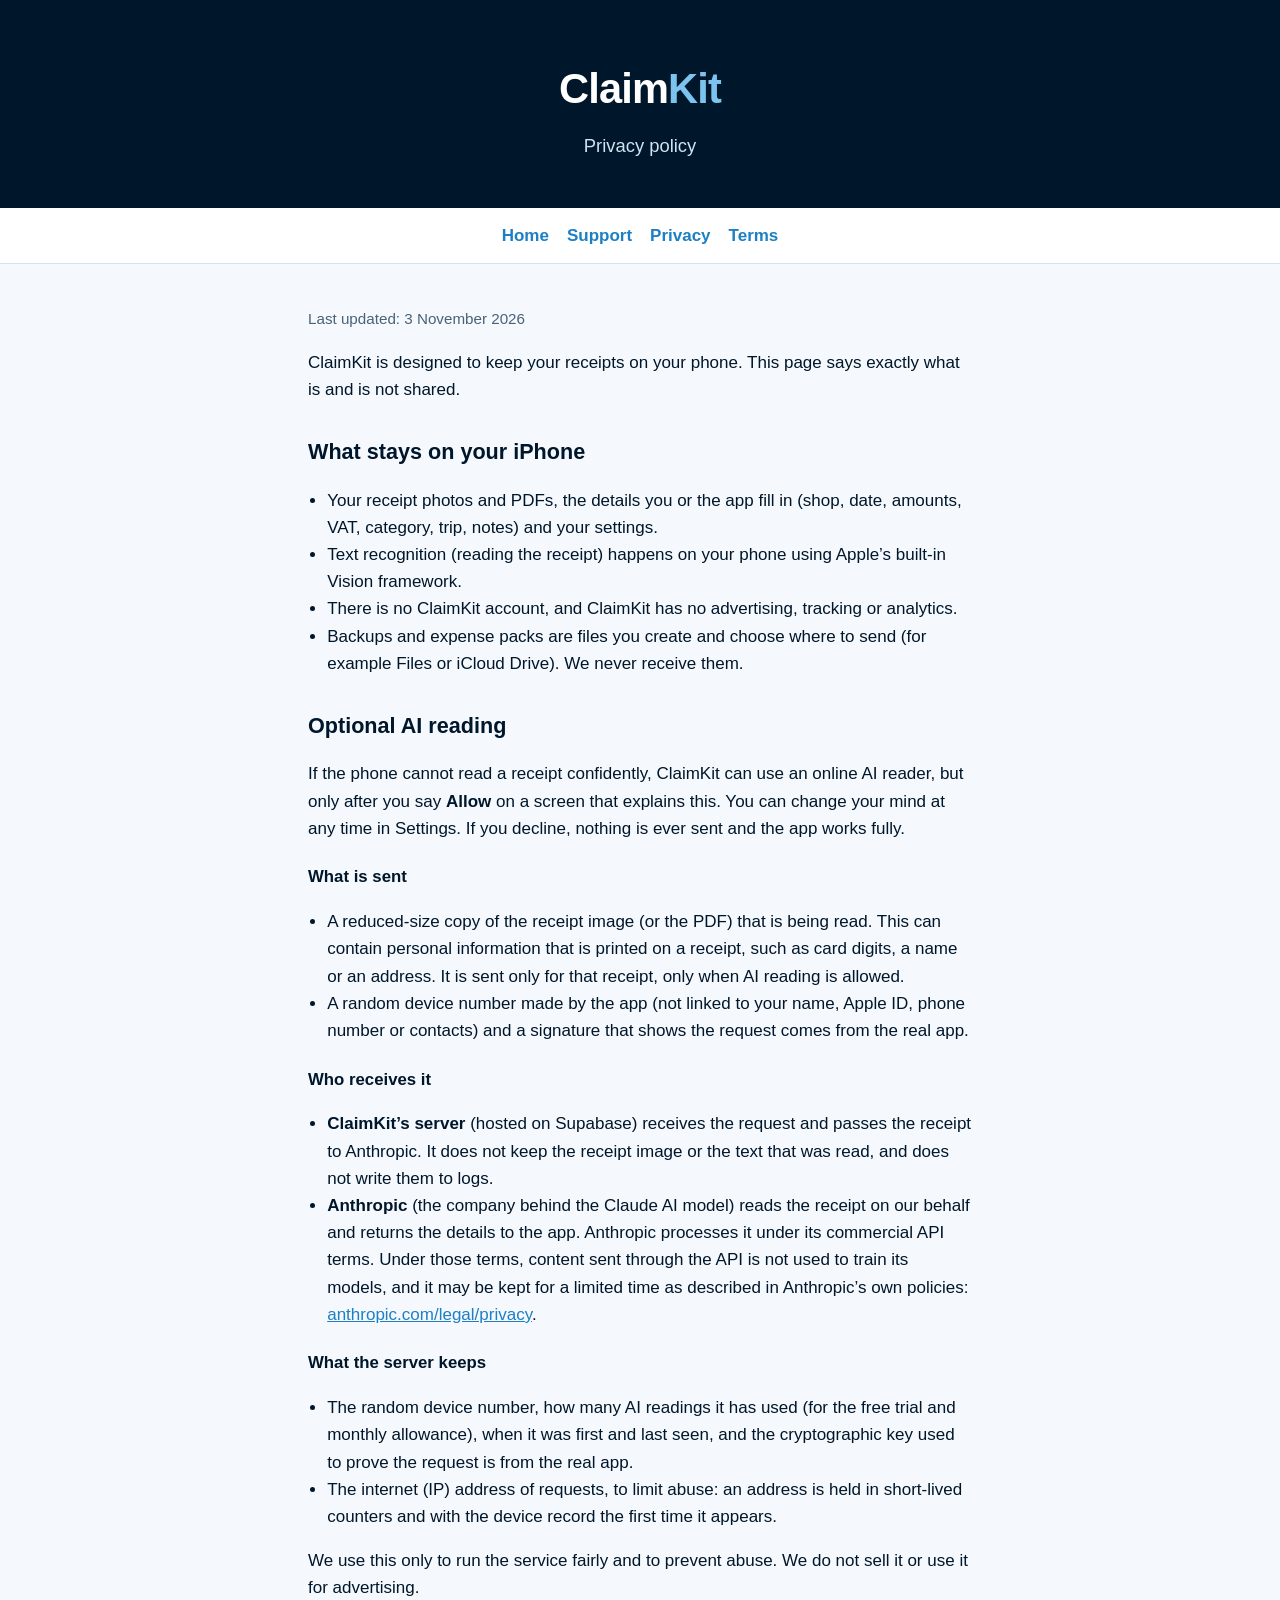
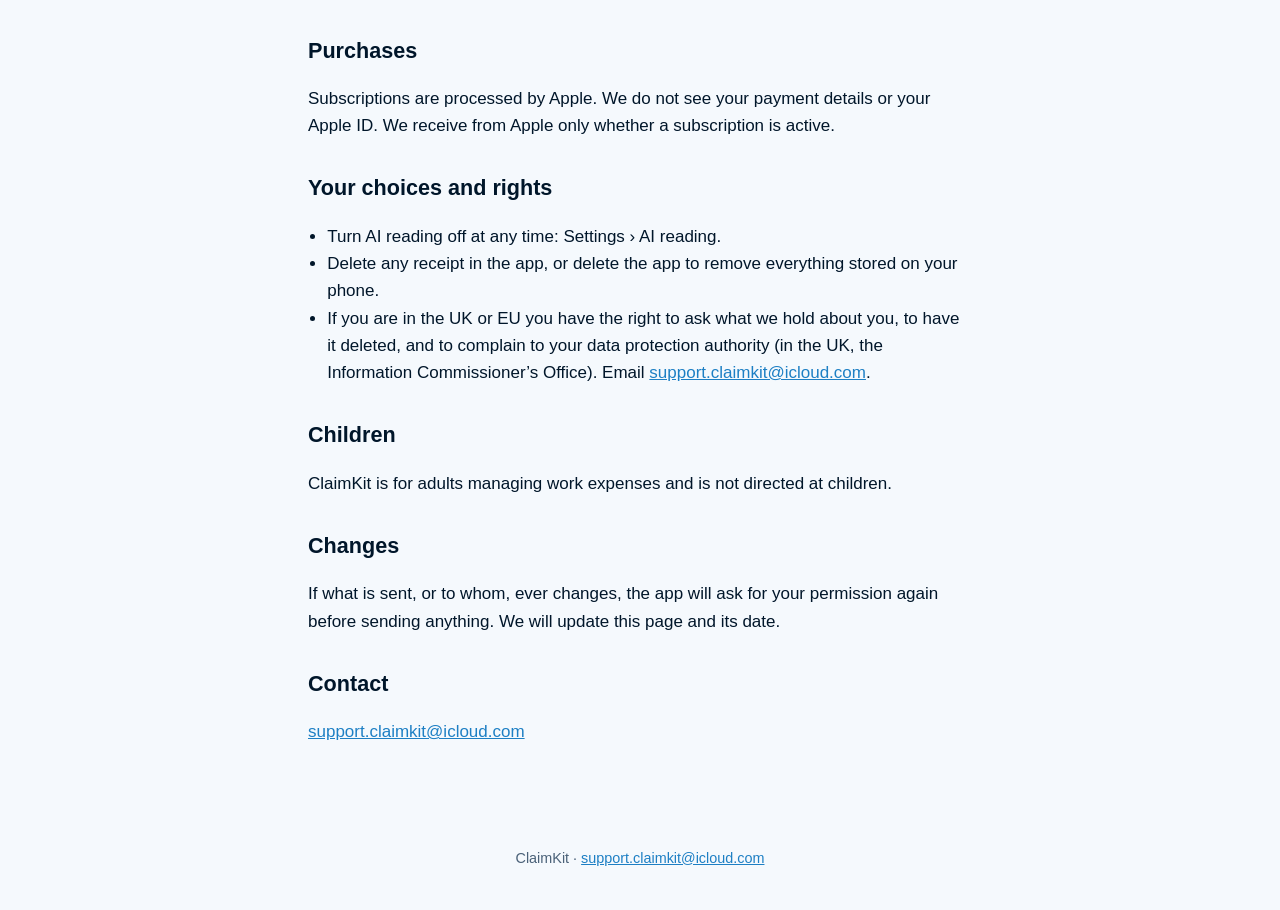
==== privacy.html @ 9be6d762 "ClaimKit website: home, support, privacy, terms Co-Authored-By: Claude Sonnet 5.5 <noreply@anthropic" ====
<!doctype html>
<html lang="en-GB">
<head>
<meta charset="utf-8">
<meta name="viewport" content="width=device-width, initial-scale=1">
<title>ClaimKit privacy policy</title>
<meta name="description" content="How ClaimKit handles your data.">
<link rel="stylesheet" href="style.css">
</head>
<body>
<header class="hero"><h1>Claim<span>Kit</span></h1><p>Privacy policy</p></header>
<nav><a href="index.html">Home</a><a href="support.html">Support</a><a href="privacy.html">Privacy</a><a href="terms.html">Terms</a></nav>
<main>

<p class="muted">Last updated: 3 November 2026</p>
<p>ClaimKit is designed to keep your receipts on your phone. This page says exactly what is and is not shared.</p>
<h2>What stays on your iPhone</h2>
<ul>
<li>Your receipt photos and PDFs, the details you or the app fill in (shop, date, amounts, VAT, category, trip, notes) and your settings.</li>
<li>Text recognition (reading the receipt) happens on your phone using Apple&rsquo;s built-in Vision framework.</li>
<li>There is no ClaimKit account, and ClaimKit has no advertising, tracking or analytics.</li>
<li>Backups and expense packs are files you create and choose where to send (for example Files or iCloud Drive). We never receive them.</li>
</ul>
<h2>Optional AI reading</h2>
<p>If the phone cannot read a receipt confidently, ClaimKit can use an online AI reader, but only after you say <strong>Allow</strong> on a screen that explains this. You can change your mind at any time in Settings. If you decline, nothing is ever sent and the app works fully.</p>
<h3>What is sent</h3>
<ul>
<li>A reduced-size copy of the receipt image (or the PDF) that is being read. This can contain personal information that is printed on a receipt, such as card digits, a name or an address. It is sent only for that receipt, only when AI reading is allowed.</li>
<li>A random device number made by the app (not linked to your name, Apple ID, phone number or contacts) and a signature that shows the request comes from the real app.</li>
</ul>
<h3>Who receives it</h3>
<ul>
<li><strong>ClaimKit&rsquo;s server</strong> (hosted on Supabase) receives the request and passes the receipt to Anthropic. It does not keep the receipt image or the text that was read, and does not write them to logs.</li>
<li><strong>Anthropic</strong> (the company behind the Claude AI model) reads the receipt on our behalf and returns the details to the app. Anthropic processes it under its commercial API terms. Under those terms, content sent through the API is not used to train its models, and it may be kept for a limited time as described in Anthropic&rsquo;s own policies: <a href="https://www.anthropic.com/legal/privacy">anthropic.com/legal/privacy</a>.</li>
</ul>
<h3>What the server keeps</h3>
<ul>
<li>The random device number, how many AI readings it has used (for the free trial and monthly allowance), when it was first and last seen, and the cryptographic key used to prove the request is from the real app.</li>
<li>The internet (IP) address of requests, to limit abuse: an address is held in short-lived counters and with the device record the first time it appears.</li>
</ul>
<p>We use this only to run the service fairly and to prevent abuse. We do not sell it or use it for advertising.</p>
<h2>Purchases</h2>
<p>Subscriptions are processed by Apple. We do not see your payment details or your Apple ID. We receive from Apple only whether a subscription is active.</p>
<h2>Your choices and rights</h2>
<ul>
<li>Turn AI reading off at any time: Settings &rsaquo; AI reading.</li>
<li>Delete any receipt in the app, or delete the app to remove everything stored on your phone.</li>
<li>If you are in the UK or EU you have the right to ask what we hold about you, to have it deleted, and to complain to your data protection authority (in the UK, the Information Commissioner&rsquo;s Office). Email <a href="mailto:support.claimkit@icloud.com">support.claimkit@icloud.com</a>.</li>
</ul>
<h2>Children</h2>
<p>ClaimKit is for adults managing work expenses and is not directed at children.</p>
<h2>Changes</h2>
<p>If what is sent, or to whom, ever changes, the app will ask for your permission again before sending anything. We will update this page and its date.</p>
<h2>Contact</h2>
<p><a href="mailto:support.claimkit@icloud.com">support.claimkit@icloud.com</a></p>
</main>
<footer>ClaimKit &middot; <a href="mailto:support.claimkit@icloud.com">support.claimkit@icloud.com</a></footer>
</body>
</html>
---- style.css ----
:root { --bg:#f5f9fd; --card:#fff; --text:#00162a; --muted:#4a6178; --accent:#1d7fc4; --border:#d5e3f0; --hero:#00162a; --hero-text:#fff; --hero-accent:#7cc4ee; }
@media (prefers-color-scheme: dark) { :root { --bg:#00162a; --card:#0b2742; --text:#eaf3fb; --muted:#9db4c8; --accent:#7cc4ee; --border:#17395a; --hero:#000d1a; } }
* { box-sizing:border-box; }
body { margin:0; background:var(--bg); color:var(--text); font:17px/1.6 -apple-system, BlinkMacSystemFont, "Segoe UI", Roboto, sans-serif; }
a { color:var(--accent); }
header.hero { background:var(--hero); color:var(--hero-text); padding:56px 20px 48px; text-align:center; }
header.hero h1 { margin:0 0 8px; font-size:2.6rem; letter-spacing:-.02em; }
header.hero h1 span { color:var(--hero-accent); }
header.hero p { margin:0 auto; max-width:34rem; font-size:1.15rem; color:#cfe3f3; }
nav { display:flex; gap:18px; justify-content:center; flex-wrap:wrap; padding:14px 16px; background:var(--card); border-bottom:1px solid var(--border); }
nav a { text-decoration:none; font-weight:600; }
main { max-width:44rem; margin:0 auto; padding:28px 20px 60px; }
h2 { margin:2rem 0 .4rem; font-size:1.35rem; }
h3 { margin:1.4rem 0 .2rem; font-size:1.05rem; }
.card { background:var(--card); border:1px solid var(--border); border-radius:14px; padding:16px 18px; margin:14px 0; }
.card h3 { margin-top:0; }
ul { padding-left:1.2rem; }
.muted { color:var(--muted); font-size:.95rem; }
footer { text-align:center; color:var(--muted); font-size:.9rem; padding:24px 16px 40px; }
.price { font-size:1.4rem; font-weight:700; }
@media (min-width:640px) { .grid { display:grid; grid-template-columns:1fr 1fr; gap:14px; } .grid .card { margin:0; } }
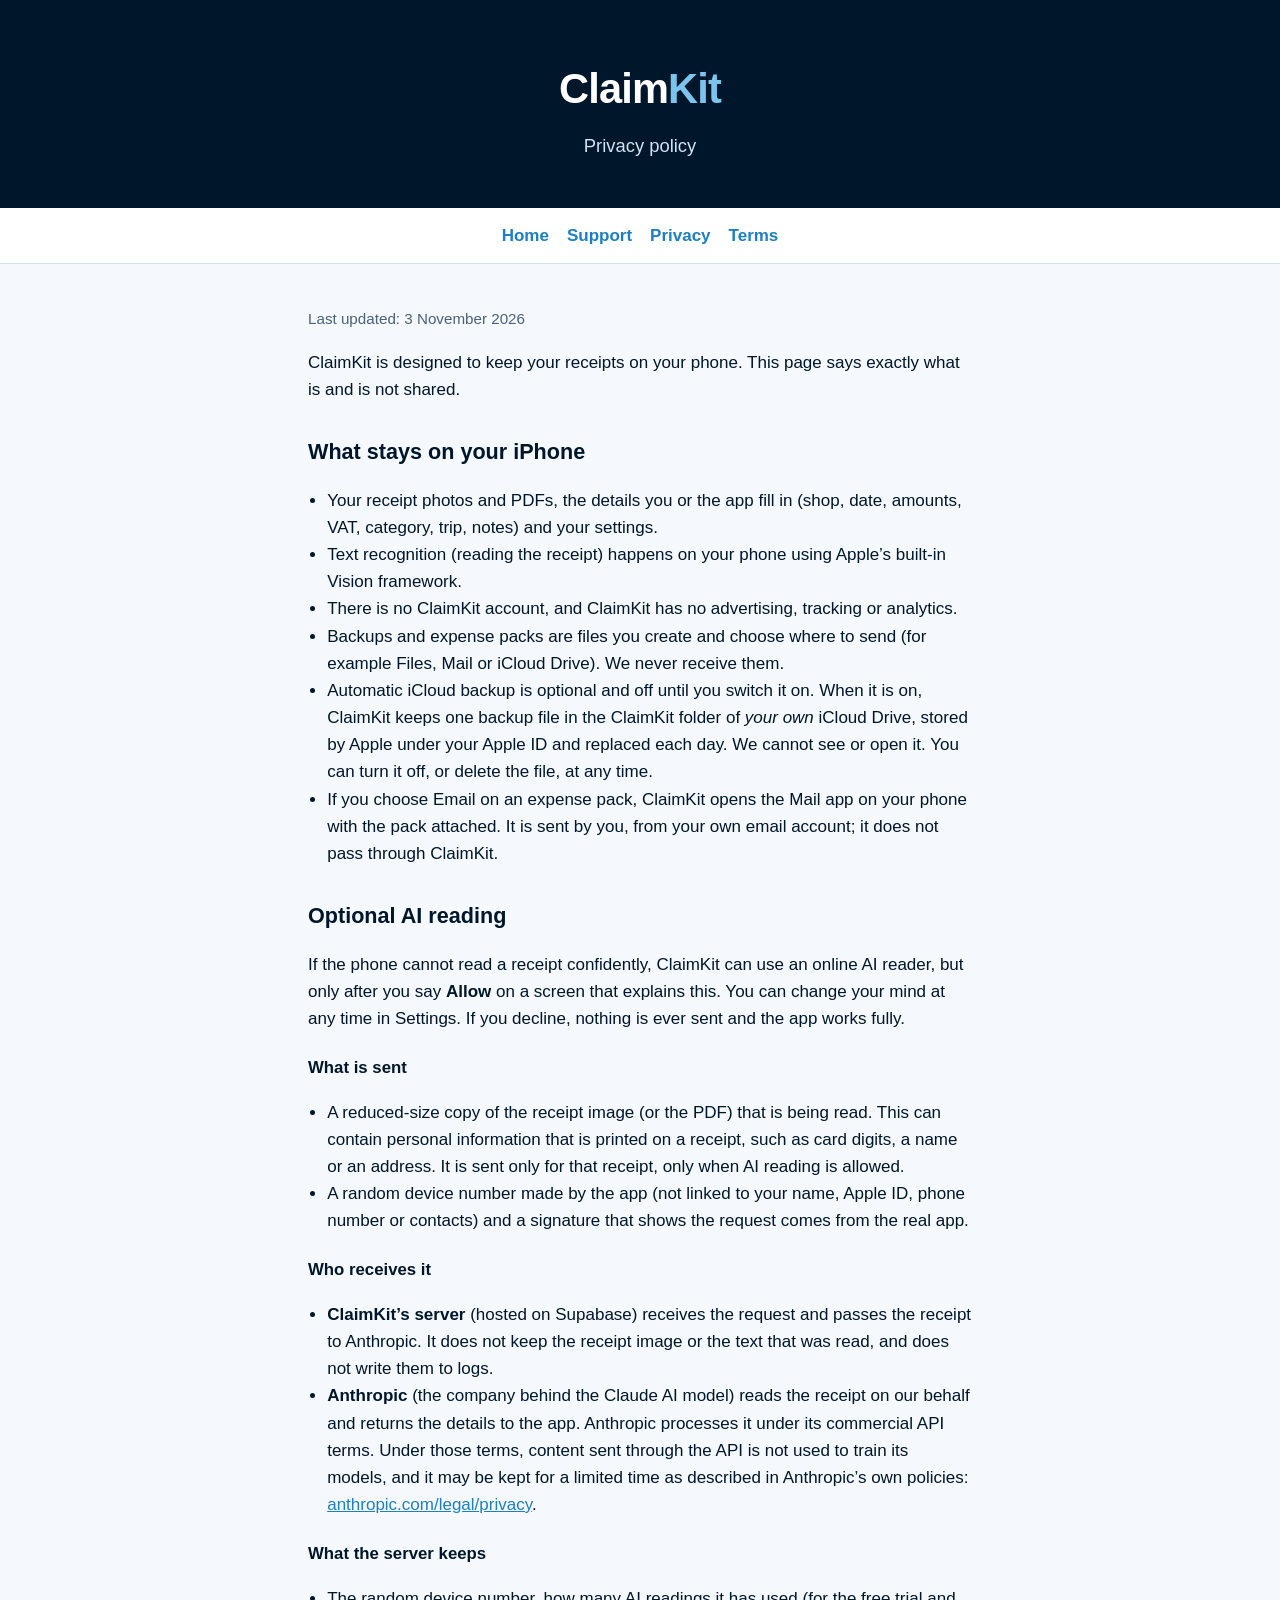
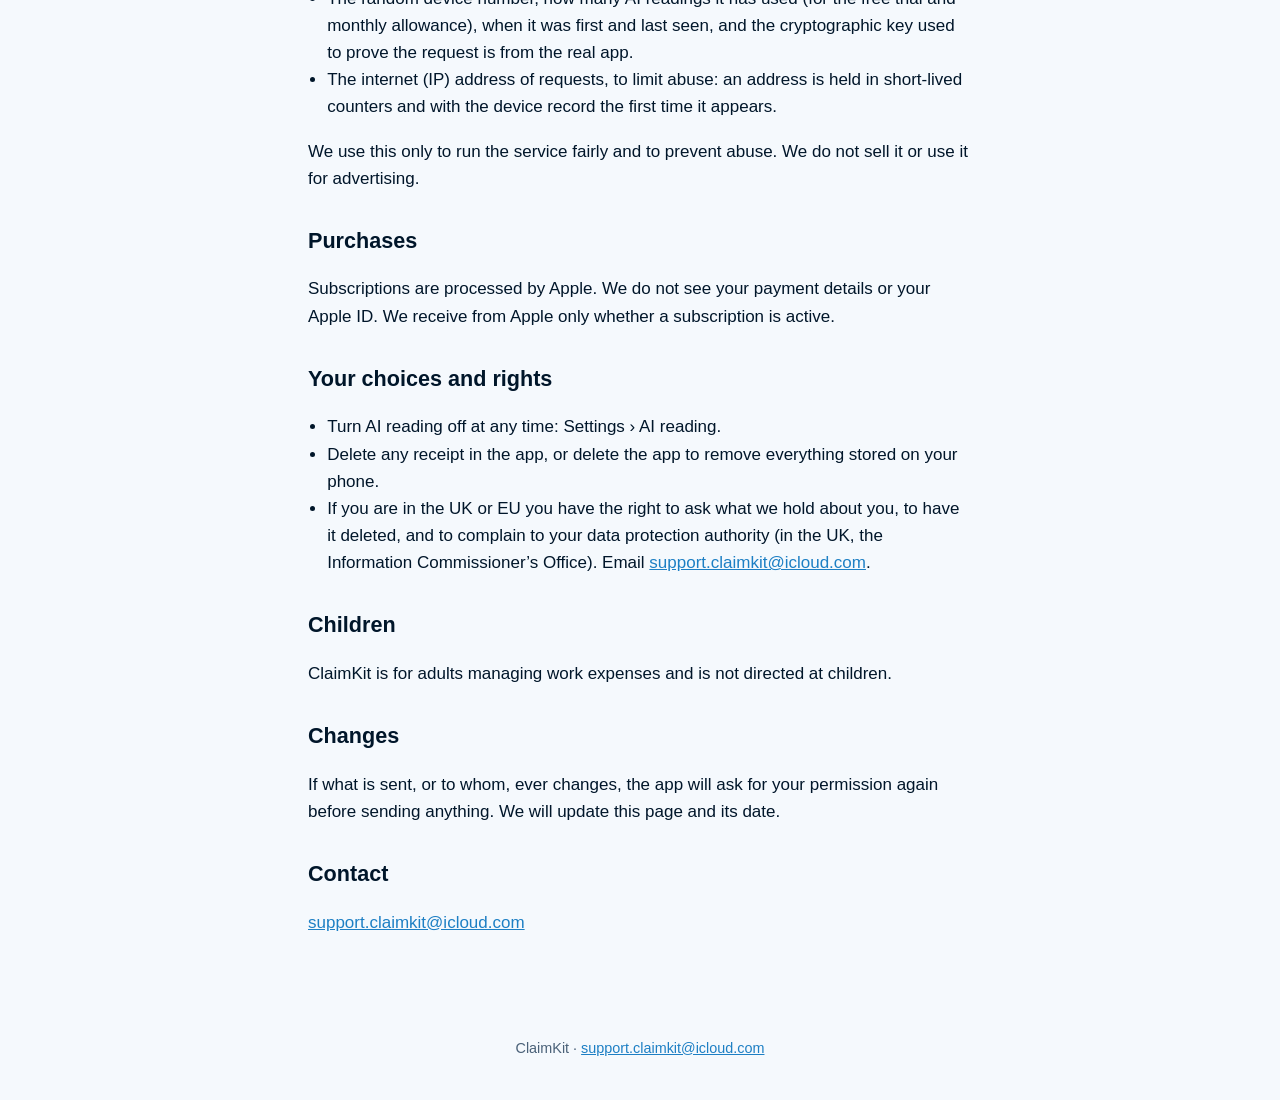
==== commit 82b152b7: "Website: iCloud backup, email pack in privacy, support and home page Co-Authored-By: Claude Sonnet 5" ====
--- a/privacy.html
+++ b/privacy.html
@@ -5,7 +5,9 @@
 <meta name="viewport" content="width=device-width, initial-scale=1">
 <title>ClaimKit privacy policy</title>
 <meta name="description" content="How ClaimKit handles your data.">
-<link rel="stylesheet" href="style.css">
+<link rel="icon" type="image/png" href="favicon.png">
+<link rel="apple-touch-icon" href="apple-touch-icon.png">
+<link rel="stylesheet" href="style.css?v=5">
 </head>
 <body>
 <header class="hero"><h1>Claim<span>Kit</span></h1><p>Privacy policy</p></header>
@@ -19,7 +21,9 @@
 <li>Your receipt photos and PDFs, the details you or the app fill in (shop, date, amounts, VAT, category, trip, notes) and your settings.</li>
 <li>Text recognition (reading the receipt) happens on your phone using Apple&rsquo;s built-in Vision framework.</li>
 <li>There is no ClaimKit account, and ClaimKit has no advertising, tracking or analytics.</li>
-<li>Backups and expense packs are files you create and choose where to send (for example Files or iCloud Drive). We never receive them.</li>
+<li>Backups and expense packs are files you create and choose where to send (for example Files, Mail or iCloud Drive). We never receive them.</li>
+<li>Automatic iCloud backup is optional and off until you switch it on. When it is on, ClaimKit keeps one backup file in the ClaimKit folder of <em>your own</em> iCloud Drive, stored by Apple under your Apple ID and replaced each day. We cannot see or open it. You can turn it off, or delete the file, at any time.</li>
+<li>If you choose Email on an expense pack, ClaimKit opens the Mail app on your phone with the pack attached. It is sent by you, from your own email account; it does not pass through ClaimKit.</li>
 </ul>
 <h2>Optional AI reading</h2>
 <p>If the phone cannot read a receipt confidently, ClaimKit can use an online AI reader, but only after you say <strong>Allow</strong> on a screen that explains this. You can change your mind at any time in Settings. If you decline, nothing is ever sent and the app works fully.</p>
--- a/style.css
+++ b/style.css
@@ -19,3 +19,68 @@
 footer { text-align:center; color:var(--muted); font-size:.9rem; padding:24px 16px 40px; }
 .price { font-size:1.4rem; font-weight:700; }
 @media (min-width:640px) { .grid { display:grid; grid-template-columns:1fr 1fr; gap:14px; } .grid .card { margin:0; } }
+
+.shots { display:flex; gap:16px; overflow-x:auto; scroll-snap-type:x mandatory; padding:4px 2px 18px; margin:0 -20px; padding-left:20px; padding-right:20px; -webkit-overflow-scrolling:touch; }
+.shots figure { flex:0 0 min(62vw, 250px); margin:0; scroll-snap-align:center; }
+.shots img { width:100%; height:auto; display:block; border-radius:26px; border:1px solid var(--border); box-shadow:0 10px 30px rgba(0,22,42,.22); background:var(--card); }
+.shots figcaption { margin-top:10px; font-size:.92rem; color:var(--muted); line-height:1.35; }
+.shots figcaption strong { display:block; color:var(--text); font-size:1rem; }
+@media (min-width:860px) { .shots { overflow:visible; margin:0 -90px; padding:4px 0 18px; justify-content:center; } .shots figure { flex:0 0 205px; } }
+
+/* ---------- Home page ---------- */
+.home { background:var(--bg); }
+.home .top { display:flex; align-items:center; justify-content:space-between; gap:16px; flex-wrap:wrap; padding:16px 20px; background:var(--hero); }
+.home .brand { color:var(--hero-text); text-decoration:none; font-weight:800; font-size:1.35rem; letter-spacing:-.01em; }
+.home .brand span { color:var(--hero-accent); }
+.home .top nav { display:flex; gap:18px; flex-wrap:wrap; padding:0; background:none; border:0; }
+.home .top nav a { color:#cfe3f3; font-weight:600; font-size:.95rem; text-decoration:none; }
+.home .top nav a:hover { color:#fff; }
+
+.hero2 { background:linear-gradient(180deg,var(--hero) 0%, #0b2d4c 100%); color:var(--hero-text); padding:28px 20px 0; overflow:hidden; display:flex; flex-direction:column; align-items:center; gap:22px; }
+.hero2-text { max-width:36rem; text-align:center; }
+.eyebrow { margin:0 0 10px; color:var(--hero-accent); font-weight:700; font-size:.95rem; letter-spacing:.02em; }
+.hero2 h1 { margin:0 0 14px; font-size:clamp(2rem,7vw,3.1rem); line-height:1.1; letter-spacing:-.02em; }
+.lead { margin:0 auto 20px; color:#cfe3f3; font-size:1.1rem; line-height:1.55; }
+.cta { display:flex; gap:12px; justify-content:center; flex-wrap:wrap; }
+.btn { display:inline-block; padding:13px 22px; border-radius:999px; font-weight:700; font-size:1rem; text-decoration:none; }
+.btn-soon { background:var(--hero-accent); color:#00162a; cursor:default; }
+.btn-ghost { border:1.5px solid rgba(124,196,240,.55); color:#fff; }
+.btn-ghost:hover { background:rgba(124,196,240,.14); }
+.fine { margin:14px 0 0; color:#a9c4da; font-size:.9rem; }
+.hero2-shot { width:min(280px,70vw); margin-top:8px; }
+.hero2-shot img { display:block; width:100%; height:auto; border-radius:34px 34px 0 0; border:8px solid rgba(124,196,240,.28); border-bottom:0; box-shadow:0 -6px 40px rgba(0,0,0,.35); }
+@media (min-width:860px) {
+  .hero2 { flex-direction:row; justify-content:center; align-items:flex-end; gap:64px; padding:44px 40px 0; }
+  .hero2-text { text-align:left; align-self:center; padding-bottom:40px; max-width:41rem; }
+  .lead { margin-left:0; }
+  .cta { justify-content:flex-start; }
+  .hero2-shot { width:300px; flex:none; }
+}
+
+.home main { max-width:62rem; padding:8px 20px 56px; }
+.home main section { padding-top:40px; }
+.home h2 { font-size:1.6rem; letter-spacing:-.01em; margin:0 0 12px; }
+.band { text-align:center; }
+.band-lead { max-width:40rem; margin:0 auto 22px; color:var(--muted); font-size:1.08rem; }
+.grid3 { display:grid; gap:14px; text-align:left; }
+.grid3 .card { margin:0; }
+@media (min-width:760px) { .grid3 { grid-template-columns:repeat(3,1fr); } }
+
+.steps { counter-reset:step; list-style:none; padding:0; margin:0 0 28px; display:grid; gap:12px; max-width:44rem; }
+.steps li { position:relative; padding:14px 16px 14px 58px; background:var(--card); border:1px solid var(--border); border-radius:14px; }
+.steps li::before { counter-increment:step; content:counter(step); position:absolute; left:14px; top:12px; width:32px; height:32px; border-radius:50%; background:var(--hero); color:var(--hero-accent); font-weight:800; display:flex; align-items:center; justify-content:center; }
+.steps strong { color:var(--text); }
+
+.home .shots { margin:0 -20px; padding:4px 20px 18px; }
+@media (min-width:860px) { .home .shots { margin:0; padding:4px 0 18px; justify-content:center; overflow:visible; } .home .shots figure { flex:0 0 220px; } }
+
+.ticks { list-style:none; padding:0; margin:0 0 8px; display:grid; gap:10px; }
+.ticks li { position:relative; padding-left:30px; }
+.ticks li::before { content:"\2713"; position:absolute; left:0; top:0; color:var(--accent); font-weight:800; }
+.pricecard { max-width:36rem; }
+
+details { background:var(--card); border:1px solid var(--border); border-radius:12px; padding:2px 16px; margin:10px 0; max-width:44rem; }
+details summary { cursor:pointer; padding:13px 0; font-weight:700; }
+details p { margin:0 0 14px; color:var(--muted); }
+summary::-webkit-details-marker { margin-right:6px; }
+.home footer a { color:var(--muted); }
